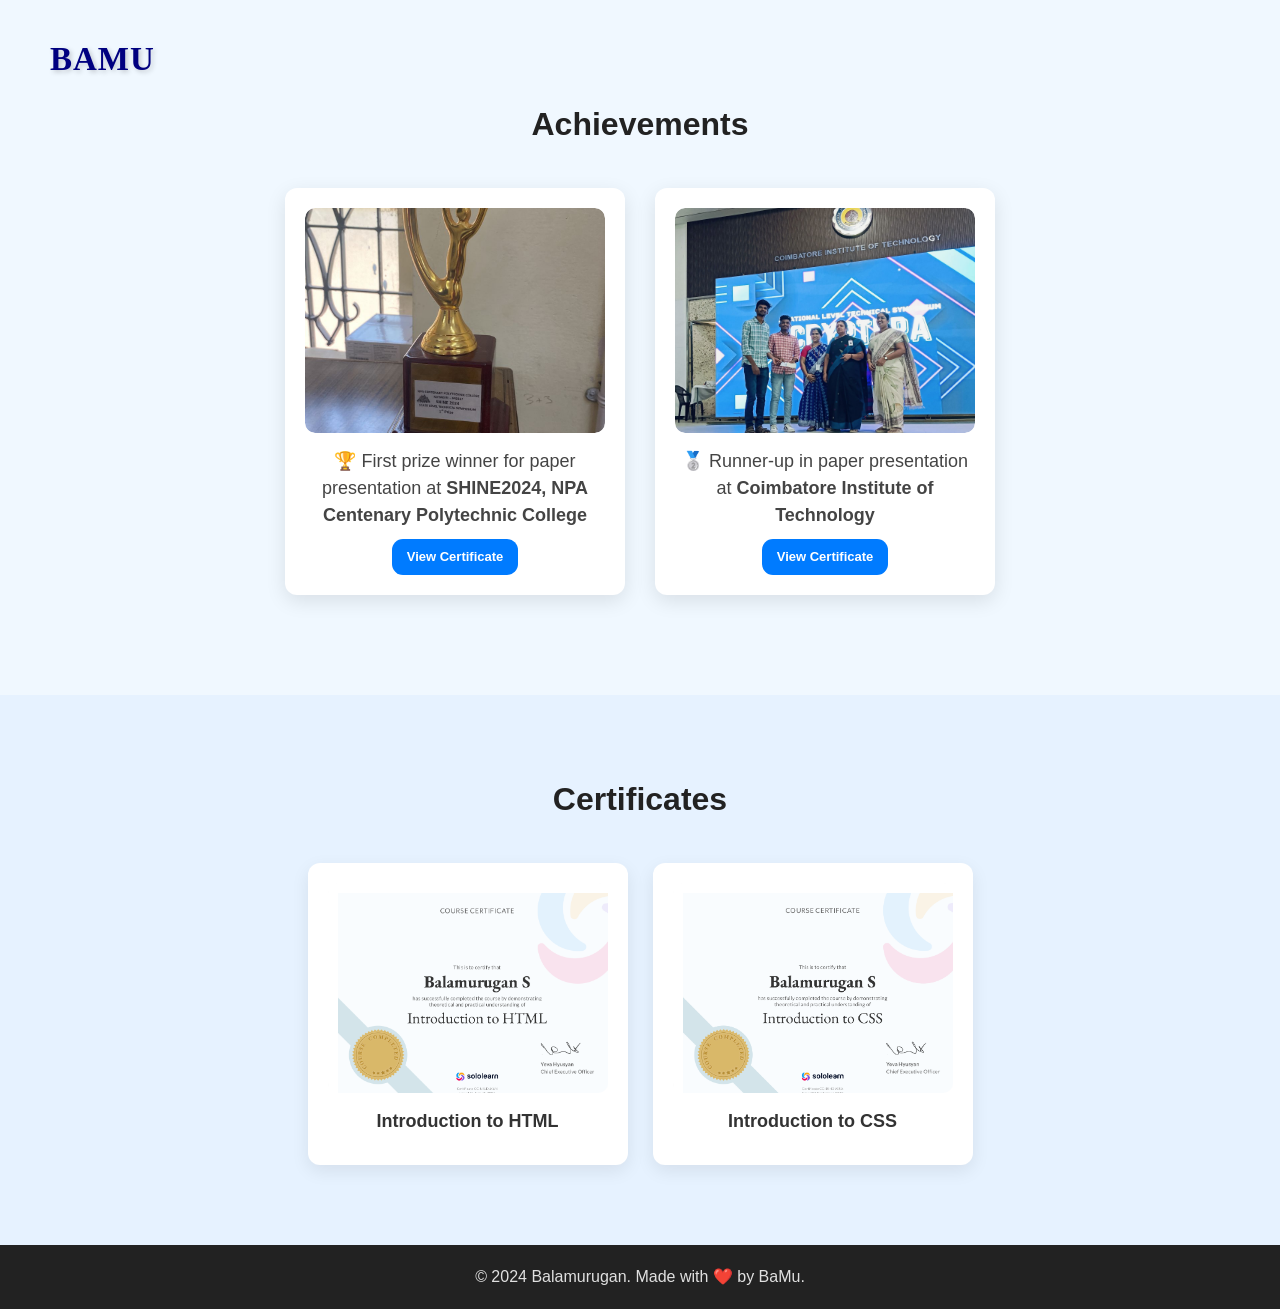
==== Achievements.html @ a92d452a "Rebuild and updated" ====
<!DOCTYPE html>
<html lang="en">

<head>
    <meta charset="UTF-8">
    <meta name="viewport" content="width=device-width, initial-scale=1.0">
    <link rel="stylesheet" href="style.css">
    <link rel="preconnect" href="https://fonts.googleapis.com">
    <link rel="preconnect" href="https://fonts.gstatic.com" crossorigin>
    <link href="https://cdn.jsdelivr.net/npm/bootstrap-icons/font/bootstrap-icons.css" rel="stylesheet">
    <link href="https://fonts.googleapis.com/css2?family=Baloo+Paaji&family=Open+Sans:wght@300;400;700&display=swap"
        rel="stylesheet">
    <link rel="stylesheet" href="https://cdnjs.cloudflare.com/ajax/libs/font-awesome/6.0.0-beta3/css/all.min.css">
    <title>Achievements & Certificates</title>
    <style>
        :root {
            --card-bg: #fff;
            --shadow-color: rgba(0, 0, 0, 0.1);
            --overlay-bg: rgba(0, 0, 0, 0.6);
            --accent: #007bff;
        }

        h2 {
            font-size: 32px;
            text-align: center;
            margin-bottom: 40px;
            color: #222;
        }

        /*---------- Achievements Section----------------- */
        .achievements-section {
            padding: 100px 20px;
            background: #f0f8ff;
        }

        .achievement-items {
            display: flex;
            flex-wrap: wrap;
            justify-content: center;
            gap: 30px;
            max-width: 1000px;
            margin: 0 auto;
        }

        .achievement-card {
            background: var(--card-bg);
            border-radius: 12px;
            box-shadow: 0 6px 20px var(--shadow-color);
            padding: 20px;
            max-width: 300px;
            flex: 1 1 300px;
            text-align: center;
            position: relative;
            overflow: hidden;
            transition: transform 0.3s ease, box-shadow 0.3s ease;
        }

        .achievement-card:hover {
            transform: translateY(-10px);
            box-shadow: 0 10px 25px rgba(0, 0, 0, 0.15);
        }

        .image-container {
            position: relative;
            width: 100%;
            aspect-ratio: 4 / 3;
            overflow: hidden;
            border-radius: 10px;
            margin-bottom: 15px;
        }

        .image-container img {
            width: 100%;
            height: 100%;
            object-fit: cover;
            display: block;
            border-radius: 10px;
        }

        .overlay {
            position: absolute;
            inset: 0;
            background: var(--overlay-bg);
            border-radius: 10px;
            display: flex;
            align-items: center;
            justify-content: center;
            opacity: 0;
            transition: opacity 0.3s ease;
            cursor: pointer;
        }

        .image-container:hover .overlay {
            opacity: 1;
        }


        .overlay i {
            font-size: 40px;
            color: white;
        }

        .achievement-card p {
            font-size: 18px;
            color: #444;
            line-height: 1.5;
        }

        .Achive-btn {
            display: inline-block;
            margin-top: 10px;
            padding: 10px 18px;
            background: var(--accent);
            color: white;
            border-radius: 6px;
            text-decoration: none;
            font-weight: bold;
            transition: background 0.3s ease;
        }

        .Achive-btn:hover {
            background: #0056b3;
        }

        .lightbox {
            display: none;
            position: fixed;
            top: 0;
            left: 0;
            width: 100%;
            height: 100%;
            background: rgba(0, 0, 0, 0.9);
            align-items: center;
            justify-content: center;
            z-index: 999;
        }

        .lightbox img {
            max-width: 90%;
            max-height: 80%;
            border-radius: 8px;
        }

        #lightbox-img {
            transition: opacity 0.3s ease;
        }


        .close,
        .prev,
        .next {
            position: absolute;
            color: white;
            cursor: pointer;
            user-select: none;
            font-size: 40px;
            padding: 10px;
        }

        .close {
            top: 30px;
            right: 40px;
            font-size: 35px;
        }

        .prev {
            left: 50px;
            top: 50%;
            transform: translateY(-50%);
        }

        .next {
            right: 50px;
            top: 50%;
            transform: translateY(-50%);
        }

        /* ------------------------Certificates Section------------------ */
        .certificates-section {
            padding: 80px 20px;
            background: #e6f2ff;
        }

        .certificates-flex {
            display: flex;
            flex-wrap: wrap;
            justify-content: center;
            gap: 25px;
            max-width: 1000px;
            margin: 0 auto;
        }

        .certificate-card {
            background: #fff;
            border-radius: 12px;
            box-shadow: 0 6px 18px rgba(0, 0, 0, 0.08);
            text-align: center;
            padding: 20px;
            flex: 1 1 280px;
            max-width: 280px;
            transition: transform 0.3s ease, box-shadow 0.3s ease;
        }

        .certificate-card:hover {
            transform: translateY(-7px);
            box-shadow: 0 12px 25px rgba(0, 0, 0, 0.15);
        }

        .certificate-card img {
            width: 100%;
            object-fit: cover;
            border-radius: 8px;
            background: #fff;
            padding: 10px;
            box-shadow: 0 4px 10px rgba(0, 0, 0, 0.05);
            margin-bottom: 15px;
        }

        .certificate-card h3 {
            font-size: 18px;
            margin-bottom: 10px;
            color: #333;
        }

        .Achive-btn {
            margin-top: 10px;
            font-weight: 700;
            padding: 8px 15px;
            background-color: #007bff;
            color: white;
            text-decoration: none;
            border-radius: 11px;
            font-size: 13px;
            text-align: center;
            transition: background-color 0.3s ease, transform 0.3s ease, box-shadow 0.3s ease;
            display: inline-flex;
            align-items: center;
            gap: 8px;
        }

        .view-btn {
            font-weight: 700;
            padding: 8px 15px;
            background-color: #007bff;
            color: white;
            text-decoration: none;
            border-radius: 11px;
            font-size: 13px;
            text-align: center;
            transition: background-color 0.3s ease, transform 0.3s ease, box-shadow 0.3s ease;
            display: inline-flex;
            align-items: center;
            gap: 8px;
        }

        .view-btn:hover {
            background-color: #0056b3;
            transform: translateY(-3px);
            box-shadow: 0px 6px 12px rgba(0, 0, 0, 0.2);
        }

        .Achive-btn:hover {
            background-color: #0056b3;
            transform: translateY(-3px);
            box-shadow: 0px 6px 12px rgba(0, 0, 0, 0.2);
        }

        /*----------------- Responsive------------------- */
        @media (max-width: 768px) {

            .achievement-card,
            .certificate-card {
                flex: 1 1 45%;
            }
        }

        @media (max-width: 480px) {

            .achievement-card,
            .certificate-card {
                flex: 1 1 100%;
            }
        }
    </style>
</head>

<body>
    <!----------------Page Navbar ------------------>
    <nav class="custom-navbar" style="position: absolute;">
        <div class="container">
            <a class="text-logo" href="index.html">BaMu</a>
        </div>
    </nav>


    <section class="achievements-section">
        <h2>Achievements</h2>
        <div class="achievement-items">
            <div class="achievement-card">
                <div class="image-container" onclick="openLightbox(0, 'achievements')">
                    <img src="Assets/Images/shine2024.jpeg" alt="Achievement 1">
                    <div class="overlay"><i class="fas fa-search-plus"></i></div>
                </div>
                <p>🏆 First prize winner for paper presentation at <b>SHINE2024, NPA Centenary Polytechnic College</b>
                </p>
                <a href="Assets/Documents/BALAMURUGAN-NPA.pdf" target="_blank" class="Achive-btn">View Certificate</a>
            </div>

            <div class="achievement-card">
                <div class="image-container" onclick="openLightbox(1, 'achievements')">
                    <img src="Assets/Images/cit-runnerup.jpeg" alt="Achievement 2">
                    <div class="overlay"><i class="fas fa-search-plus"></i></div>
                </div>
                <p>🥈 Runner-up in paper presentation at <b>Coimbatore Institute of Technology</b></p>
                <a href="Assets/Documents/BALAMURUGAN-CIT.pdf" target="_blank" class="Achive-btn">View Certificate</a>
            </div>
        </div>
    </section>

  
    <div id="lightbox" class="lightbox" onclick="outsideClick(event)">
        <span class="close" onclick="closeLightbox()">&times;</span>
        <span class="prev" onclick="changeSlide(-1)">&#10094;</span>
        <img id="lightbox-img" src="" alt="Certificate Preview" />
        <span class="next" onclick="changeSlide(1)">&#10095;</span>
    </div>

    <section class="certificates-section">
        <h2>Certificates</h2>
        <div class="certificates-flex">
            <div class="certificate-card">
                <div class="image-container" onclick="openLightbox(0, 'certificates')">
                    <img src="Assets/Images/Intrdocution-to-HTML.png" alt="Certificate 1">
                    <div class="overlay"><i class="fas fa-search-plus"></i></div>
                </div>
                <h3>Introduction to HTML</h3>
            </div>

            <div class="certificate-card">
                <div class="image-container" onclick="openLightbox(1, 'certificates')">
                    <img src="Assets/Images/Intrdocution-to-CSS.png" alt="Certificate 2">
                    <div class="overlay"><i class="fas fa-search-plus"></i></div>
                </div>
                <h3>Introduction to CSS</h3>
            </div>
        </div>
    </section>



    <script src="script.js"></script>
    <script>
        const achievements = [
            "Assets/Images/shine2024.jpeg",
            "Assets/Images/cit-runnerup.jpeg"
        ];

        const certificates = [
            "Assets/Images/Intrdocution-to-HTML.png",
            "Assets/Images/Intrdocution-to-CSS.png"
        ];

        let currentGroup = [];
        let currentIndex = 0;

        function openLightbox(index, groupName) {
            currentGroup = groupName === 'achievements' ? achievements : certificates;
            currentIndex = index;

            const lightbox = document.getElementById("lightbox");
            const lightboxImg = document.getElementById("lightbox-img");

            lightboxImg.src = currentGroup[currentIndex];
            lightbox.style.display = "flex";
        }

        function closeLightbox() {
            document.getElementById("lightbox").style.display = "none";
        }

        function changeSlide(direction) {
            currentIndex += direction;

            if (currentIndex < 0) currentIndex = currentGroup.length - 1;
            if (currentIndex >= currentGroup.length) currentIndex = 0;

            const lightboxImg = document.getElementById("lightbox-img");
            lightboxImg.style.opacity = 0;

            setTimeout(() => {
                lightboxImg.src = currentGroup[currentIndex];
                lightboxImg.style.opacity = 1;
            }, 150);
        }

        function outsideClick(event) {
            const lightbox = document.getElementById("lightbox");
            const lightboxImg = document.getElementById("lightbox-img");

            if (event.target === lightbox) {
                closeLightbox();
            }
        }

    </script>

    <footer>
        <p>&copy; 2024 Balamurugan. Made with ❤️ by BaMu.</p>
    </footer>

</body>

</html>
---- style.css ----
* {
    margin: 0;
    padding: 0;
}

ul {
    list-style: none;
}

a {
    text-decoration: none;
}

html {
    scroll-behavior: smooth;
}

.main {
    width: 0 15% 0 25%;
}

/* =============================navv Bar======================================================*/

.text-logo {
    font-size: 33px;
    font-weight: bold;
    color: navy;
    font-family: 'Baloo Paaji', cursive;
    transition: transform 0.3s ease-in-out, color 0.3s ease-in-out;
    text-shadow: 2px 2px 5px rgba(0, 0, 0, 0.2);
}

.text-logo:hover {
    transform: scale(1.3);
    color: #ff6f61;
    text-shadow: 3px 3px 10px rgba(255, 111, 97, 0.7);
}

/* Navbar Styling */
.custom-navbar {
    display: flex;
    justify-content: space-between;
    align-items: center;
    font-family: 'Baloo Paaji', cursive;
    text-transform: uppercase;
    font-weight: 500;
    letter-spacing: 1px;
    position: fixed;
    top: 0;
    left: 0;
    width: 100%;
    padding: 15px 50px;
    margin-top: 20px;
    box-sizing: border-box;
    z-index: 1;
    transition: all 0.7s ease-in-out;
    background: transparent;
    background-color: transparent;
    box-shadow: none;
}

.custom-navbar.scrolled {
    background-color: rgba(245, 245, 245, 0.818);
    box-shadow: 0 2px 5px rgba(0, 0, 0, 0.1);
    transition: all ease 0.7s;
    animation: navbarJump 0.5s ease-in-out;
    margin-top: 0px;
}
.custom-navbar.scrolled .navv li a {
    color: black;
}

/* Jumping effect */
@keyframes navbarJump {
    0% {
        transform: translateY(0);
    }

    20% {
        transform: translateY(-8px);
        /* Jump up */
    }

    40% {
        transform: translateY(0);
    }

    60% {
        transform: translateY(-4px);
        /* Jump up slightly */
    }

    80% {
        transform: translateY(0);
    }

    100% {
        transform: translateY(0);
    }
}


/* Container Styling */
.container {
    display: flex;
    justify-content: space-between;
    align-items: center;
    width: 100%;
}

/* Navigation Styling */
.navv {
    display: flex;
    transition: transform 0.3s ease-in-out, color 0.3s ease-in-out;
}

.navv li {
    list-style: none;
    position: relative;
}

.navv li a {
    padding: 12px 18px;
    color: white;
    font-size: 14px;
    font-family: 'Baloo Paaji', cursive;
    text-decoration: none;
    transition: color 0.3s ease, transform 0.3s ease;
    border-radius: 0;
    background: transparent;
}

.navv li a::after {
    content: '';
    width: 0;
    height: 3px;
    background: #ff6f61;
    position: absolute;
    left: 0;
    bottom: -6px;
    transition: width 0.5s;
}

.navv li a:hover::after {
    width: 100%;
}

.navv li a:hover,
.navv li a.active {
    font-weight: 700;
    transform: scale(1.2);
    transition: all 0.4s ease;
    color: #ff6f61;
}

/* Responsive Navbar Styling */
@media screen and (max-width: 768px) {
    .navv {
        flex-direction: column;
        gap: 10px;
        position: absolute;
        top: 60px;
        right: 20px;
        padding: 15px;
        display: none;
    }

    .navv.active {
        display: flex;
    }

    .text-logo {
        margin-right: auto;
    }

    .hamburger {
        display: block;
        font-size: 24px;
        color: #1e549f;
        cursor: pointer;
    }
}

/* Hamburger Menu */
.hamburger {
    display: none;
}

.hamburger.active {
    color: #ff6f61;
}

@media screen and (max-width: 768px) {
    .menu-iconn {
        display: flex;
        flex-direction: column;
        gap: 5px;
        cursor: pointer;
        position: absolute;
        top: 30px;
        right: 20px;
        z-index: 2;
    }

    .menu-iconn span {
        width: 25px;
        height: 3px;
        background-color: #1e549f;
        border-radius: 3px;
        transition: all 0.3s ease;
    }

    .menu-iconn.active span:nth-child(1) {
        transform: rotate(45deg) translate(5px, 5px);
    }

    .menu-iconn.active span:nth-child(2) {
        opacity: 0;
    }

    .menu-iconn.active span:nth-child(3) {
        transform: rotate(-45deg) translate(5px, -5px);
    }

    .navv {
        display: none;
        flex-direction: column;
        gap: 10px;
        position: absolute;
        top: 60px;
        right: 20px;
        background-color: rgba(173, 155, 155, 0.726);
        box-shadow: 0 2px 10px rgba(0, 0, 0, 0.2);
        border-radius: 5px;
        padding: 10px;
    }

    .navv.active {
        display: flex;
    }
}


/* ============================== page header ==================================================*/



body {
    margin: 0;
    font-family: "Open Sans", sans-serif;
    font-size: 1rem;
    font-weight: 400;
    line-height: 1.5;
    color: #212529;
    text-align: left;
    background-color: #fff;
}

/* Header Styles */
.header {
    position: relative;
    height: 100vh;
    min-height: 600px;
    display: flex;
    align-items: center;
    justify-content: center;
    background-image: url(Assets/Images/header.jpg);
    background-size: cover;
    background-repeat: no-repeat;
    background-position: center center;
}

.header .overlay {
    position: absolute;
    top: 0;
    left: 0;
    width: 100%;
    height: 100%;
    background-image: linear-gradient(to top, #fff 0%, rgba(105, 90, 166, 0.35) 99%, rgba(105, 90, 166, 0.5) 100%);
}

.header .header-content {
    margin-top: 20px;
    flex-grow: 1;
    max-width: 550px;
}

.header .header-content .header-title .up {
    font-size: calc(30px + (60 - 30) * ((100vw - 300px) / (1300 - 300)));
    font-weight: 500;
    color: #444;
    margin-bottom: 5px;
    position: relative;
    display: block;
}

.header .header-content .header-title .down {
    font-size: calc(30px + (75 - 30) * ((100vw - 300px) / (1300 - 300)));
    margin-bottom: 0;
    position: relative;
    display: block;
}

.header .header-content .header-subtitle {
    font-size: calc(10px + (22 - 10) * ((100vw - 300px) / (1300 - 300)));
    letter-spacing: calc(1px + (7 - 1) * ((100vw - 300px) / (1300 - 300)));
    opacity: .8;
    margin-top: -10px;
    margin-bottom: 20px;
    color: black;
}

.header-title {
    font-family: 'Baloo Paaji', cursive;
    font-size: 2.4rem;
    font-weight: bold;
    opacity: 0.8;
    color: #212529;
}


@media (max-width: 1024px) {
    .header-content {
        padding-left: 15px;
        padding-right: 15px;
    }

    .header .header-content .header-title .up,
    .header .header-content .header-title .down {
        font-size: 4.2rem;
    }

    .header .header-content .header-subtitle {
        font-size: 1.5rem;
        letter-spacing: 0.5px;
    }
}

@media (max-width: 768px) {
    .header-content {
        padding-left: 15px;
        padding-right: 15px;
    }

    .header .header-content .header-title .up,
    .header .header-content .header-title .down {
        font-size: 3.5rem;
    }

    .header .header-content .header-subtitle {
        font-size: 1.7rem;
        letter-spacing: 0.5px;
    }
}

@media (max-width: 425px) {

    .header .header-content .header-title .up,
    .header .header-content .header-title .down {
        font-size: 2.8rem;
    }

    .header .header-content .header-subtitle {
        font-size: 1.2rem;
        letter-spacing: 0.5px;
    }


}



/*=============================== Page about ================================== */


body {
    font-family: 'Arial', sans-serif;
    margin: 0;
    padding: 0;
    background-color: #f7f7f7;
}

.section1 {
    padding: 80px 0 80px 0;
    background-color: #f0f8ff;
    overflow: hidden;
    box-shadow: 0 5px 15px rgba(0, 0, 0, 0.1);
}

.container1 {
    max-width: 1200px;
    margin: 0 auto;
    padding: 0 20px;
    display: flex;
    align-items: center;
    justify-content: space-between;
    flex-wrap: wrap;
}


.about {
    display: flex;
    align-items: flex-start;
    gap: 40px;
    flex-wrap: wrap;
    justify-content: center;
}


.about-img-holder {
    flex: 1;
    text-align: center;
}

.about-img {
    max-width: 100%;
    height: auto;
    border-radius: 15px;
    box-shadow: 0px 10px 20px rgba(0, 0, 0, 0.1);
    transition: transform 0.3s ease, box-shadow 0.3s ease;
}

.about-img:hover {
    transform: scale(1.05);
    box-shadow: 0px 15px 25px rgba(0, 0, 0, 0.15);
}

.about-caption {
    flex: 2;
    max-width: 600px;
    color: #333;
}

.section-title {
    font-family: "Open Sans", sans-serif;
    font-size: 36px;
    margin-bottom: 20px;
    font-weight: bold;
    color: #333;
    text-align: center;
}

.about-caption p {
    font-size: 18px;
    line-height: 1.6;
    color: #555;
    margin-bottom: 30px;
    text-align: justify;

}

/*-------- Skills, Awards, Education styling------- */
.skills-awards {
    margin-top: 40px;
    display: flex;
    justify-content: space-between;
    flex-wrap: wrap;
    gap: 20px;
    text-align: center;
}

.skills-awards .skill,
.skills-awards .award,
.skills-awards .education {
    width: 30%;
    cursor: pointer;

    transition: transform 0.3s ease;
}

.skills-awards h3 {
    font-size: 24px;
    color: #333;
    font-weight: bold;
    position: relative;
    padding-bottom: 10px;
    cursor: pointer;
    margin-bottom: 10px;
}


.skills-awards h3::after {
    content: '';
    width: 0;
    height: 3px;
    background: #ff6f61;
    position: absolute;
    left: 0;
    bottom: 0;
    transition: width 0.3s ease-in-out;
}

.skills-awards h3:hover::after {
    width: 100%;
}

.skills-awards ul {
    list-style-type: none;
    padding: 0;
    margin-top: 20px;
    color: #555;
    text-align: justify;
    display: none;
    list-style: disc;

    transition: all 0.3s ease;
}

.skills-awards ul.show {
    display: block;
}

.skills-awards ul li {
    font-size: 16px;
    margin-bottom: 10px;
    text-align: left;
}

.skills-awards .skill:hover,
.skills-awards .award:hover,
.skills-awards .education:hover {
    transform: translateY(-10px);
}


.buttons {
    text-align: center;
    margin-top: 30px;
}

.showmore-btn {
    padding: 8px 15px;
    background-color: #007bff;
    color: white;
    text-decoration: none;
    border-radius: 23px;
    font-size: 13px;
    text-align: center;
    transition: background-color 0.3s ease, transform 0.3s ease, box-shadow 0.3s ease;
    display: inline-flex;
    align-items: center;
    gap: 8px;
}

.showmore-btn-2 {
    padding: 8px 15px;
    background-color: #007bff;
    color: white;
    text-decoration: none;
    border-radius: 23px;
    font-size: 13px;
    text-align: center;
    transition: background-color 0.3s ease, transform 0.3s ease, box-shadow 0.3s ease;
    display: inline-flex;
    align-items: center;
    gap: 8px;
}

.showmore-btn:hover {
    background-color: #0056b3;
    transform: translateY(-5px);
    box-shadow: 0px 6px 12px rgba(0, 0, 0, 0.2);
}

.showmore-btn-2:hover {
    background-color: #0056b3;
    transform: translateY(-5px);
    box-shadow: 0px 6px 12px rgba(0, 0, 0, 0.2);
}


@media screen and (max-width: 768px) {
    .about {
        flex-direction: column;
        text-align: center;
    }

    .about-img-holder {
        margin-bottom: 20px;
    }

    .about-caption {
        max-width: 100%;
    }

    .skills-awards {
        flex-direction: column;
        align-items: center;
    }

    .skills-awards .skill,
    .skills-awards .award,
    .skills-awards .education {
        width: 100%;
    }

    .skills-awards ul {
        margin-left: 10%;
    }

    .section-title {
        font-size: 28px;
    }

    .showmore-btn {
        font-size: 16px;
        padding: 8px 15px;
        margin-left: 34%;
    }
}

@media screen and (max-width: 425px) {
    .about-img {
        /* align-items: center; */
        margin-left: 0%;
    }

    .showmore-btn {
        margin-left: 24%;
    }
}



/* ================================Page Project=======================================  */

body {
    font-family: 'Poppins', Arial, sans-serif;
    margin: 0;
    padding: 0;
    background-color: #f9f9f9;
    color: #333;
}

.projects {
    text-align: center;
    padding: 70px 0;
    background-color: #fff;
}

.projects h2 {
    font-size: 40px;
    margin-bottom: 40px;
    color: #222;
    font-weight: bold;
    text-transform: uppercase;
    letter-spacing: 2px;
}

.project-card {
    display: inline-block;
    background-color: #fff;
    box-shadow: 0 4px 10px rgba(0, 0, 0, 0.15);
    padding: 20px;
    margin: 20px;
    width: 300px;
    text-align: center;
    border-radius: 10px;
    transition: transform 0.3s ease, box-shadow 0.3s ease;
}

.project-card:hover {
    transform: translateY(-10px);
    box-shadow: 0 8px 20px rgba(0, 0, 0, 0.2);
}

.project-card img {
    max-width: 100%;
    height: auto;
    margin-bottom: 20px;
    border-radius: 10px;
    transition: transform 0.3s ease;
}

.project-card:hover img {
    transform: scale(1.05);
}

.project-card h3 {
    font-size: 26px;
    margin-bottom: 10px;
    color: #007bff;
    font-weight: bold;
}

.project-card p {
    font-size: 16px;
    line-height: 1.6;
    margin-bottom: 20px;
    color: #555;
}

.saya1 {
    display: inline-block;
    background-color: #007bff;
    color: #fff;
    padding: 12px 24px;
    text-decoration: none;
    border-radius: 25px;
    font-size: 16px;
    font-weight: bold;
    transition: background-color 0.3s ease, transform 0.3s ease;
}

.saya1:hover {
    background-color: #0056b3;
    transform: translateY(-2px);
}


.sayaa {
    color: rgb(16, 165, 252);
    text-decoration: none;
    font-weight: bold;
    transition: color 0.3s ease-in-out;
}

.sayaa:hover {
    color: blue;
}

@media screen and (max-width: 320px) {
    .project-card {
        width: 240px;
    }
}



/*==================================== Contact Section ========================================== */

body {
    font-family: 'Inter', sans-serif;
    margin: 0;
    padding: 0;
    color: #333;
    background: #f7f7f7;
}

header {
    text-align: center;
    padding: 40px 0;
    background: #222222;
}

header h1 {
    margin-bottom: 10px;
    font-size: 3rem;
    color: #fff;
    font-family: 'Merriweather', serif;
}

header p {
    font-size: 1.2rem;
    color: #e0e0e0;
}

.contact {
    padding: 50px 20px;
    max-width: 1200px;
    margin: 0 auto;
    display: flex;
    flex-wrap: wrap;
    justify-content: space-between;
    gap: 20px;
}

.contact-container {
    display: flex;
    flex-wrap: wrap;
    justify-content: space-between;
    gap: 20px;
}

.contact-info {
    flex: 1;
    padding: 20px;
    background: #ffffff;
    border-radius: 8px;
    box-shadow: 0 4px 12px rgba(0, 0, 0, 0.1);
    margin-right: 20px;

}

.contact-info h2 {
    font-size: 1.8rem;
    margin-bottom: 15px;
    margin-top: 20px;
    color: #222;
}

.contact-info p {
    font-size: 1rem;
    margin: 10px 0;
    display: flex;
    align-items: center;
    gap: 10px;
    color: #555;
}

.social-links {
    display: flex;
    justify-content: flex-start;
    align-items: center;
    flex-wrap: wrap;
    gap: 30px;
    width: 100%;
    margin: 20px 0;
    padding: 0;
}

.social-links a {
    font-size: 2rem;
    color: #007bff;
    transition: transform 0.3s ease, color 0.3s ease;
}

.social-links a:hover {
    transform: translateY(-8px) scale(1.1);
}

.social-links a:hover .bi.bi-twitter-x {
    color: #0c0c0c;
}

/* X (formerly Twitter) */
.social-links a:hover .fab.fa-instagram {
    color: #e4405f;
}

/* Instagram */
.social-links a:hover .fab.fa-facebook {
    color: #1877f2;
}

/* Facebook */
.social-links a:hover .fas.fa-envelope {
    color: #e74c3c;
}

/* Email */
.social-links a:hover .fab.fa-github {
    color: #333;
}

/* GitHub */
.social-links a:hover .fab.fa-linkedin {
    color: #0077b5;
}

/* LinkedIn */
.social-links a:hover .bi.bi-threads {
    color: #000000;
}


.download-btn {
    background-color: #007bff;
    color: white;
    border: none;
    padding: 10px 20px;
    cursor: pointer;
    border-radius: 8px;
    font-size: 1rem;
    margin-top: 10px;
    transition: transform 0.3s;
}

.download-btn:hover {
    transform: scale(1.05);
    background: #2980b9;
}

.contact-form {
    flex: 1;
    background: #ffffff;
    padding: 20px;
    border-radius: 8px;
    box-shadow: 0 4px 12px rgba(0, 0, 0, 0.1);
}

.contact-form input,
.contact-form textarea {
    width: calc(100% - 20px);
    padding: 12px;
    margin: 12px 0;
    background: #f7f7f7;
    border: 1px solid #ddd;
    border-radius: 5px;
    color: #333;
    font-size: 1rem;
}

.contact-form .submit-btn {
    width: 100%;
    background-color: #007bff;
    border: none;
    padding: 12px;
    color: white;
    cursor: pointer;
    border-radius: 8px;
    font-size: 1rem;
    margin-top: 10px;
}

.contact-form .submit-btn:hover {
    background: #2980b9;
}

#msg {
    color: #10e96a;
    font-weight: bold;
    margin-top: 1px;
    display: block;
}



@media screen and (max-width: 768px) {
    .contact {
        flex-direction: column;
        align-items: center;
    }

    .contact-container {
        flex-direction: column;
    }

    .contact-info,
    .contact-form {
        flex: 1;
        margin: 0;
    }

    .social-links i {
        font-size: 24px;
    }
}

@media screen and (max-width: 425px) {
    .contact-container {
        flex-direction: column;
    }
}

@media screen and (max-width: 425px) {
    .social-links {

        /* justify-content: center; */
        gap: 13px;
    }

    .social-links a {
        font-size: 2rem;
    }

    .download-btn {
        padding: 10px 20px;
        font-size: 13px;
    }

    .about-caption p {
        text-align: center;
    }
}

footer {
    text-align: center;
    padding: 20px;
    background: #222222;
    color: #e0e0e0;
    font-size: 1rem;
}
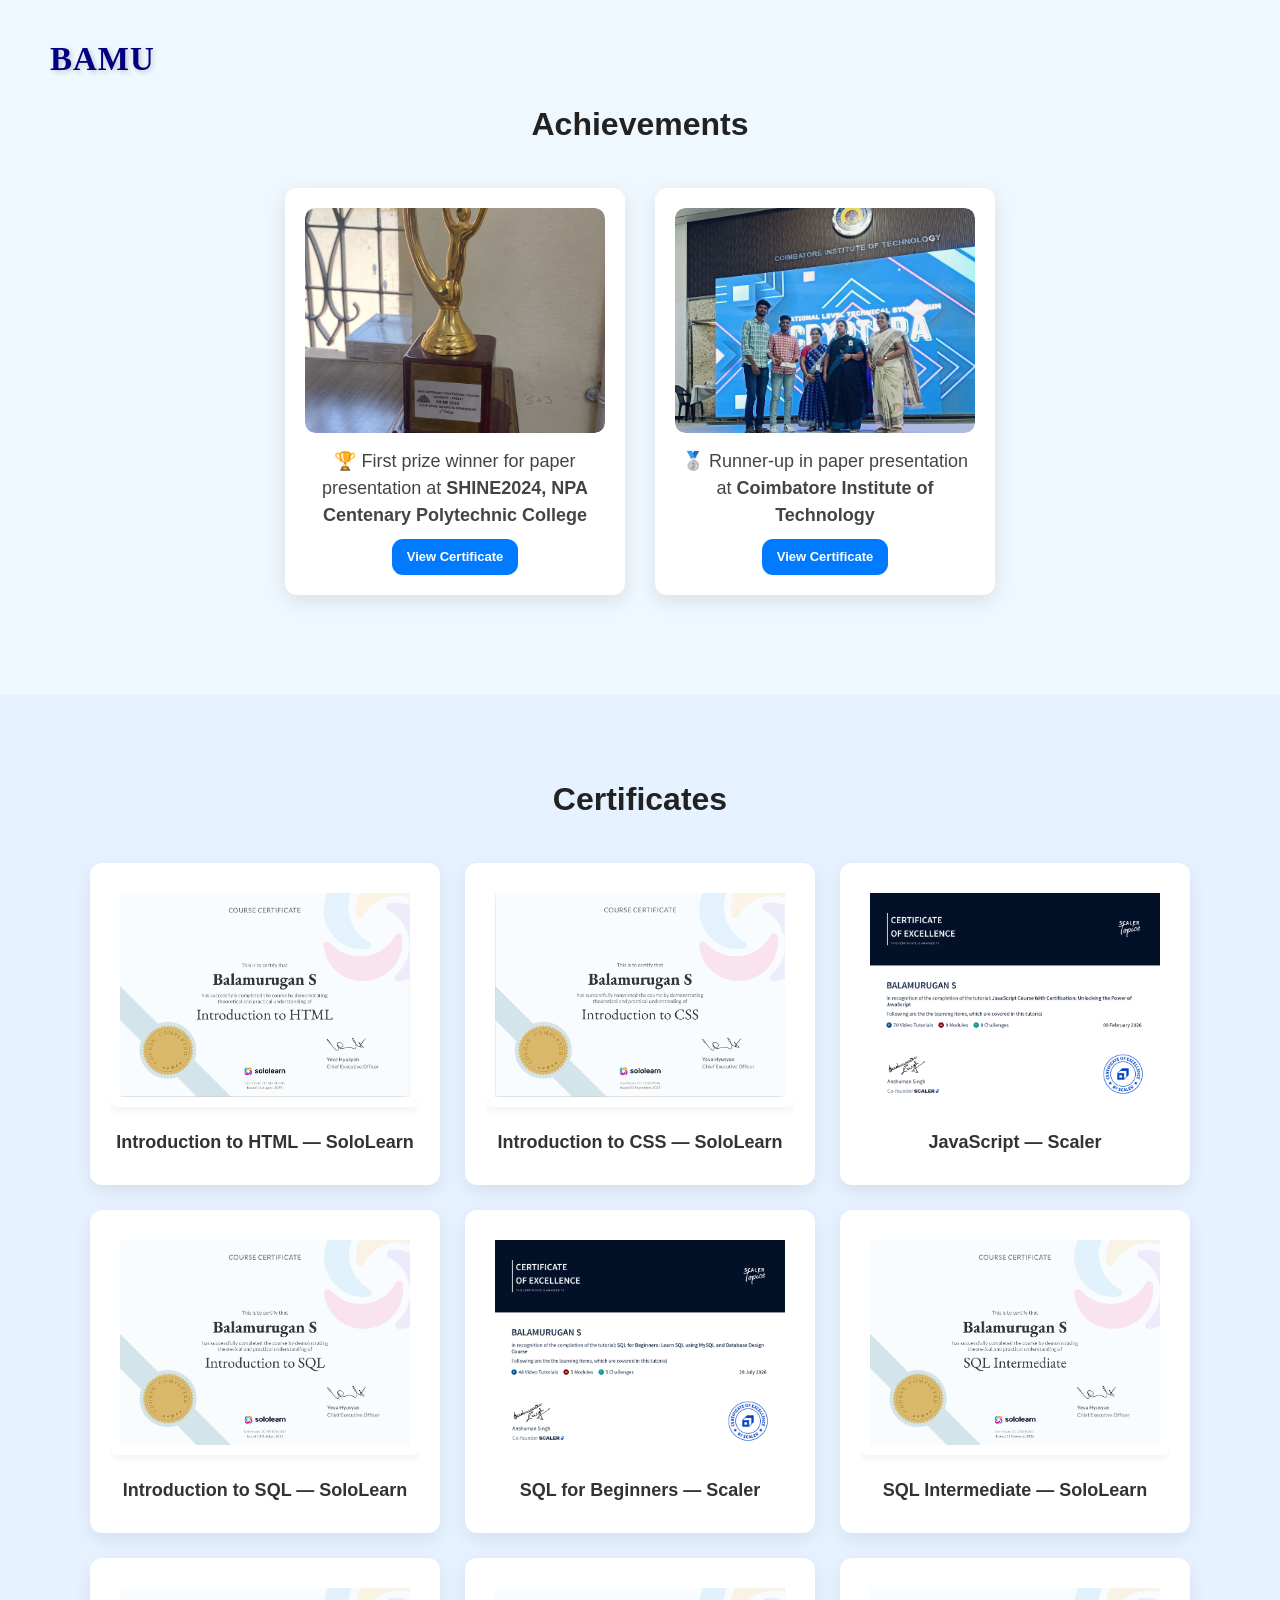
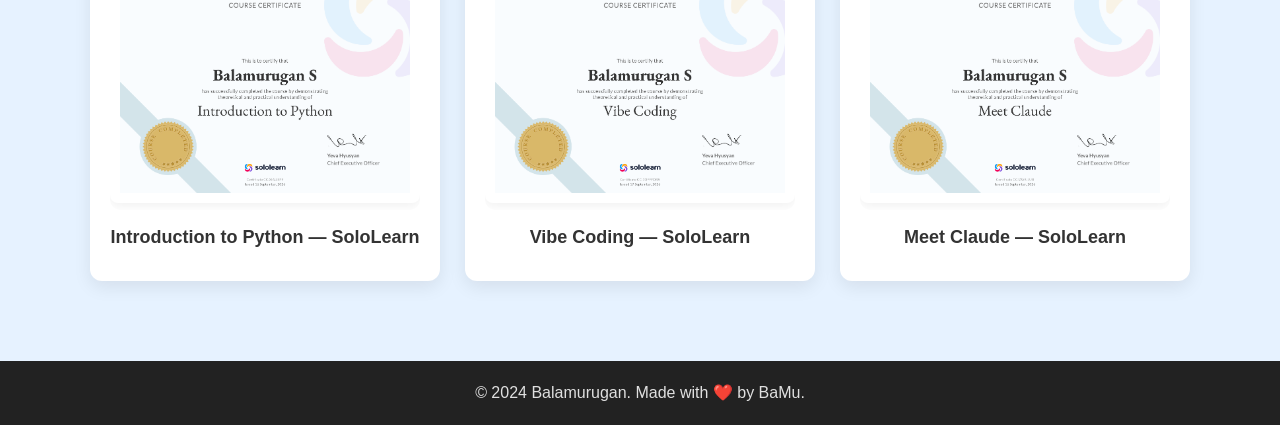
==== commit baab0a5e: "Updated Certificate section and created the certificate folder" ====
--- a/Achievements.html
+++ b/Achievements.html
@@ -175,112 +175,108 @@
             transform: translateY(-50%);
         }
 
-        /* ------------------------Certificates Section------------------ */
-        .certificates-section {
-            padding: 80px 20px;
-            background: #e6f2ff;
-        }
-
-        .certificates-flex {
-            display: flex;
-            flex-wrap: wrap;
-            justify-content: center;
-            gap: 25px;
-            max-width: 1000px;
-            margin: 0 auto;
-        }
-
-        .certificate-card {
-            background: #fff;
-            border-radius: 12px;
-            box-shadow: 0 6px 18px rgba(0, 0, 0, 0.08);
-            text-align: center;
-            padding: 20px;
-            flex: 1 1 280px;
-            max-width: 280px;
-            transition: transform 0.3s ease, box-shadow 0.3s ease;
-        }
-
-        .certificate-card:hover {
-            transform: translateY(-7px);
-            box-shadow: 0 12px 25px rgba(0, 0, 0, 0.15);
-        }
-
-        .certificate-card img {
-            width: 100%;
-            object-fit: cover;
-            border-radius: 8px;
-            background: #fff;
-            padding: 10px;
-            box-shadow: 0 4px 10px rgba(0, 0, 0, 0.05);
-            margin-bottom: 15px;
-        }
-
-        .certificate-card h3 {
-            font-size: 18px;
-            margin-bottom: 10px;
-            color: #333;
-        }
-
-        .Achive-btn {
-            margin-top: 10px;
-            font-weight: 700;
-            padding: 8px 15px;
-            background-color: #007bff;
-            color: white;
-            text-decoration: none;
-            border-radius: 11px;
-            font-size: 13px;
-            text-align: center;
-            transition: background-color 0.3s ease, transform 0.3s ease, box-shadow 0.3s ease;
-            display: inline-flex;
-            align-items: center;
-            gap: 8px;
-        }
-
-        .view-btn {
-            font-weight: 700;
-            padding: 8px 15px;
-            background-color: #007bff;
-            color: white;
-            text-decoration: none;
-            border-radius: 11px;
-            font-size: 13px;
-            text-align: center;
-            transition: background-color 0.3s ease, transform 0.3s ease, box-shadow 0.3s ease;
-            display: inline-flex;
-            align-items: center;
-            gap: 8px;
-        }
-
-        .view-btn:hover {
-            background-color: #0056b3;
-            transform: translateY(-3px);
-            box-shadow: 0px 6px 12px rgba(0, 0, 0, 0.2);
-        }
-
-        .Achive-btn:hover {
-            background-color: #0056b3;
-            transform: translateY(-3px);
-            box-shadow: 0px 6px 12px rgba(0, 0, 0, 0.2);
-        }
-
-        /*----------------- Responsive------------------- */
-        @media (max-width: 768px) {
-
-            .achievement-card,
-            .certificate-card {
-                flex: 1 1 45%;
-            }
-        }
-
-        @media (max-width: 480px) {
-
-            .achievement-card,
-            .certificate-card {
-                flex: 1 1 100%;
-            }
-        }
+       /* ------------------------ Certificates Section ------------------ */
+.certificates-section {
+    padding: 80px 20px;
+    background: #e6f2ff;
+}
+
+.certificates-flex {
+    display: grid;
+    grid-template-columns: repeat(3, 1fr);
+    gap: 25px;
+    max-width: 1100px;
+    margin: 0 auto;
+}
+
+.certificate-card {
+    background: #fff;
+    border-radius: 12px;
+    box-shadow: 0 6px 18px rgba(0, 0, 0, 0.08);
+    text-align: center;
+    padding: 20px;
+    width: 100%;
+    box-sizing: border-box;
+    transition: transform 0.3s ease, box-shadow 0.3s ease;
+}
+
+.certificate-card:hover {
+    transform: translateY(-7px);
+    box-shadow: 0 12px 25px rgba(0, 0, 0, 0.15);
+}
+
+.certificate-card img {
+    width: 100%;
+    height: auto;
+    object-fit: contain;
+    border-radius: 8px;
+    background: #fff;
+    padding: 10px;
+    box-sizing: border-box;
+    box-shadow: 0 4px 10px rgba(0, 0, 0, 0.05);
+    margin-bottom: 15px;
+    display: block;
+}
+
+.certificate-card h3 {
+    font-size: 18px;
+    margin: 0 0 10px;
+    color: #333;
+    line-height: 1.4;
+}
+
+/* Buttons */
+.Achive-btn,
+.view-btn {
+    font-weight: 700;
+    padding: 8px 15px;
+    background-color: #007bff;
+    color: white;
+    text-decoration: none;
+    border-radius: 11px;
+    font-size: 13px;
+    text-align: center;
+    transition: background-color 0.3s ease,
+                transform 0.3s ease,
+                box-shadow 0.3s ease;
+    display: inline-flex;
+    align-items: center;
+    gap: 8px;
+}
+
+.Achive-btn {
+    margin-top: 10px;
+}
+
+.Achive-btn:hover,
+.view-btn:hover {
+    background-color: #0056b3;
+    transform: translateY(-3px);
+    box-shadow: 0px 6px 12px rgba(0, 0, 0, 0.2);
+}
+
+
+/* ----------------- Responsive ------------------- */
+
+/* Tablet */
+@media (max-width: 768px) {
+    .certificates-flex {
+        grid-template-columns: repeat(2, 1fr);
+        gap: 20px;
+    }
+}
+
+/* Mobile */
+@media (max-width: 480px) {
+    .certificates-flex {
+        grid-template-columns: 1fr;
+        gap: 20px;
+    }
+
+    .certificate-card {
+        padding: 15px;
+    }
+}
     </style>
 </head>
 
@@ -317,7 +313,7 @@
         </div>
     </section>
 
-  
+
     <div id="lightbox" class="lightbox" onclick="outsideClick(event)">
         <span class="close" onclick="closeLightbox()">&times;</span>
         <span class="prev" onclick="changeSlide(-1)">&#10094;</span>
@@ -330,18 +326,100 @@
         <div class="certificates-flex">
             <div class="certificate-card">
                 <div class="image-container" onclick="openLightbox(0, 'certificates')">
-                    <img src="Assets/Images/Intrdocution-to-HTML.png" alt="Certificate 1">
-                    <div class="overlay"><i class="fas fa-search-plus"></i></div>
-                </div>
-                <h3>Introduction to HTML</h3>
+                    <img src="Assets/Images/Certificates/Intrdocution-to-HTML.png"
+                        alt="Introduction to HTML - SoloLearn Certificate">
+                    <div class="overlay">
+                        <i class="fas fa-search-plus"></i>
+                    </div>
+                </div>
+                <h3>Introduction to HTML — SoloLearn</h3>
             </div>
 
             <div class="certificate-card">
                 <div class="image-container" onclick="openLightbox(1, 'certificates')">
-                    <img src="Assets/Images/Intrdocution-to-CSS.png" alt="Certificate 2">
-                    <div class="overlay"><i class="fas fa-search-plus"></i></div>
-                </div>
-                <h3>Introduction to CSS</h3>
+                    <img src="Assets/Images/Certificates/Intrdocution-to-CSS.png"
+                        alt="Introduction to CSS - SoloLearn Certificate">
+                    <div class="overlay">
+                        <i class="fas fa-search-plus"></i>
+                    </div>
+                </div>
+                <h3>Introduction to CSS — SoloLearn</h3>
+            </div>
+
+            <div class="certificate-card">
+                <div class="image-container" onclick="openLightbox(2, 'certificates')">
+                    <img src="Assets/Images/Certificates/Balamurugan_JS.png" alt="JavaScript - Scaler Certificate">
+                    <div class="overlay">
+                        <i class="fas fa-search-plus"></i>
+                    </div>
+                </div>
+                <h3>JavaScript — Scaler</h3>
+            </div>
+
+            <div class="certificate-card">
+                <div class="image-container" onclick="openLightbox(3, 'certificates')">
+                    <img src="Assets/Images/Certificates/Balamurugan-IntroductioToSQL.jpg"
+                        alt="Introduction to SQL - SoloLearn Certificate">
+                    <div class="overlay">
+                        <i class="fas fa-search-plus"></i>
+                    </div>
+                </div>
+                <h3>Introduction to SQL — SoloLearn</h3>
+            </div>
+
+            <div class="certificate-card">
+                <div class="image-container" onclick="openLightbox(4, 'certificates')">
+                    <img src="Assets/Images/Certificates/Balamurugan-SQLForBeginners.png"
+                        alt="SQL for Beginners - Scaler Certificate">
+                    <div class="overlay">
+                        <i class="fas fa-search-plus"></i>
+                    </div>
+                </div>
+                <h3>SQL for Beginners — Scaler</h3>
+            </div>
+
+            <div class="certificate-card">
+                <div class="image-container" onclick="openLightbox(5, 'certificates')">
+                    <img src="Assets/Images/Certificates/Balamurugan-SQL_Intermediate.png"
+                        alt="SQL Intermediate - SoloLearn Certificate">
+                    <div class="overlay">
+                        <i class="fas fa-search-plus"></i>
+                    </div>
+                </div>
+                <h3>SQL Intermediate — SoloLearn</h3>
+            </div>
+
+            <div class="certificate-card">
+                <div class="image-container" onclick="openLightbox(6, 'certificates')">
+                    <img src="Assets/Images/Certificates/Balamurugan-IntroductioToPython.png"
+                        alt="Introduction to Python - SoloLearn Certificate">
+                    <div class="overlay">
+                        <i class="fas fa-search-plus"></i>
+                    </div>
+                </div>
+                <h3>Introduction to Python — SoloLearn</h3>
+            </div>
+
+            <div class="certificate-card">
+                <div class="image-container" onclick="openLightbox(7, 'certificates')">
+                    <img src="Assets/Images/Certificates/Balamurugan-VibeCoding.png"
+                        alt="Vibe Coding - SoloLearn Certificate">
+                    <div class="overlay">
+                        <i class="fas fa-search-plus"></i>
+                    </div>
+                </div>
+                <h3>Vibe Coding — SoloLearn</h3>
+            </div>
+
+            <div class="certificate-card">
+                <div class="image-container" onclick="openLightbox(8, 'certificates')">
+                    <img src="Assets/Images/Certificates/Balamurugan-MeetClaude.png"
+                        alt="Meet Claude - SoloLearn Certificate">
+                    <div class="overlay">
+                        <i class="fas fa-search-plus"></i>
+                    </div>
+                </div>
+                <h3>Meet Claude — SoloLearn</h3>
             </div>
         </div>
     </section>
@@ -356,8 +434,15 @@
         ];
 
         const certificates = [
-            "Assets/Images/Intrdocution-to-HTML.png",
-            "Assets/Images/Intrdocution-to-CSS.png"
+            "Assets/Images/Certificates/Intrdocution-to-HTML.png",
+            "Assets/Images/Certificates/Intrdocution-to-CSS.png",
+            "Assets/Images/Certificates/Balamurugan_JS.png",
+            "Assets/Images/Certificates/Balamurugan-IntroductioToSQL.jpg",
+            "Assets/Images/Certificates/Balamurugan-SQLForBeginners.png",
+            "Assets/Images/Certificates/Balamurugan-SQL_Intermediate.png",
+            "Assets/Images/Certificates/Balamurugan-IntroductioToPython.png",
+            "Assets/Images/Certificates/Balamurugan-VibeCoding.png",
+            "Assets/Images/Certificates/Balamurugan-MeetClaude.png"
         ];
 
         let currentGroup = [];
--- a/style.css
+++ b/style.css
@@ -66,6 +66,7 @@
     animation: navbarJump 0.5s ease-in-out;
     margin-top: 0px;
 }
+
 .custom-navbar.scrolled .navv li a {
     color: black;
 }
@@ -229,12 +230,16 @@
         position: absolute;
         top: 60px;
         right: 20px;
-        background-color: rgba(173, 155, 155, 0.726);
+        background-color: rgba(245, 245, 245, 0.959);
         box-shadow: 0 2px 10px rgba(0, 0, 0, 0.2);
         border-radius: 5px;
         padding: 10px;
     }
 
+    .navv li a {
+        color: black;
+    }
+
     .navv.active {
         display: flex;
     }
@@ -242,8 +247,6 @@
 
 
 /* ============================== page header ==================================================*/
-
-
 
 body {
     margin: 0;
@@ -721,10 +724,161 @@
 
 @media screen and (max-width: 320px) {
     .project-card {
-        width: 240px;
-    }
-}
-
+        width: 220px;
+    }
+}
+@media screen and (max-width: 375px) {
+    .project-card {
+        width: 250px;
+    }
+}
+
+
+/* ============================= Blog Section ============================= */
+
+.blog {
+    padding: 60px 20px;
+    text-align: center;
+}
+
+.blog h2 {
+    font-size: 35px;
+    margin-bottom: 40px;
+}
+
+.blog-container {
+    display: flex;
+    justify-content: center;
+    align-items: center;
+}
+
+.blog-card {
+    width: 90%;
+    max-width: 950px;
+    display: flex;
+    align-items: center;
+    gap: 45px;
+    padding: 35px;
+    border-radius: 15px;
+    background: #fff;
+    box-shadow: 0 8px 25px rgba(0, 0, 0, 0.12);
+    text-align: left;
+    transition: transform 0.3s ease, box-shadow 0.3s ease;
+}
+
+.blog-card:hover {
+    transform: translateY(-5px);
+    box-shadow: 0 12px 30px rgba(0, 0, 0, 0.16);
+}
+
+
+/* Blog Image */
+
+.blog-image {
+    flex: 0 0 260px;
+    display: flex;
+    justify-content: center;
+    align-items: center;
+}
+
+.blog-image img {
+    width: 260px;
+    height: 260px;
+    object-fit: cover;
+    border-radius: 12px;
+    display: block;
+}
+
+
+/* Blog Content */
+
+.blog-content {
+    flex: 1;
+}
+
+.blog-label {
+    display: inline-block;
+    font-size: 13px;
+    font-weight: 700;
+    letter-spacing: 2px;
+    margin-bottom: 10px;
+    opacity: 0.7;
+}
+
+.blog-content h3 {
+    font-size: 30px;
+    margin: 5px 0 15px;
+}
+
+.blog-content p {
+    font-size: 16px;
+    line-height: 1.8;
+    margin-bottom: 25px;
+}
+
+
+/* Visit Blog Button */
+
+.blog-btn {
+    display: inline-flex;
+    align-items: center;
+    gap: 8px;
+    padding: 12px 22px;
+    border-radius: 6px;
+    text-decoration: none;
+    font-weight: 600;
+    transition: transform 0.3s ease;
+}
+
+.blog-btn span {
+    font-size: 18px;
+}
+
+.blog-btn:hover {
+    transform: translateX(4px);
+}
+
+@media (max-width: 768px) {
+
+    .blog {
+        padding: 50px 15px;
+    }
+
+    .blog h2 {
+        font-size: 30px;
+        margin-bottom: 30px;
+    }
+
+    .blog-card {
+        width: 100%;
+        flex-direction: column;
+        gap: 25px;
+        padding: 25px;
+        text-align: center;
+    }
+
+    .blog-image {
+        flex: none;
+    }
+
+    .blog-image img {
+        width: 200px;
+        height: 200px;
+    }
+
+    .blog-content h3 {
+        font-size: 26px;
+    }
+
+    .blog-content p {
+        font-size: 15px;
+        line-height: 1.7;
+    }
+
+    .blog-btn {
+        justify-content: center;
+    }
+}
 
 
 /*==================================== Contact Section ========================================== */
